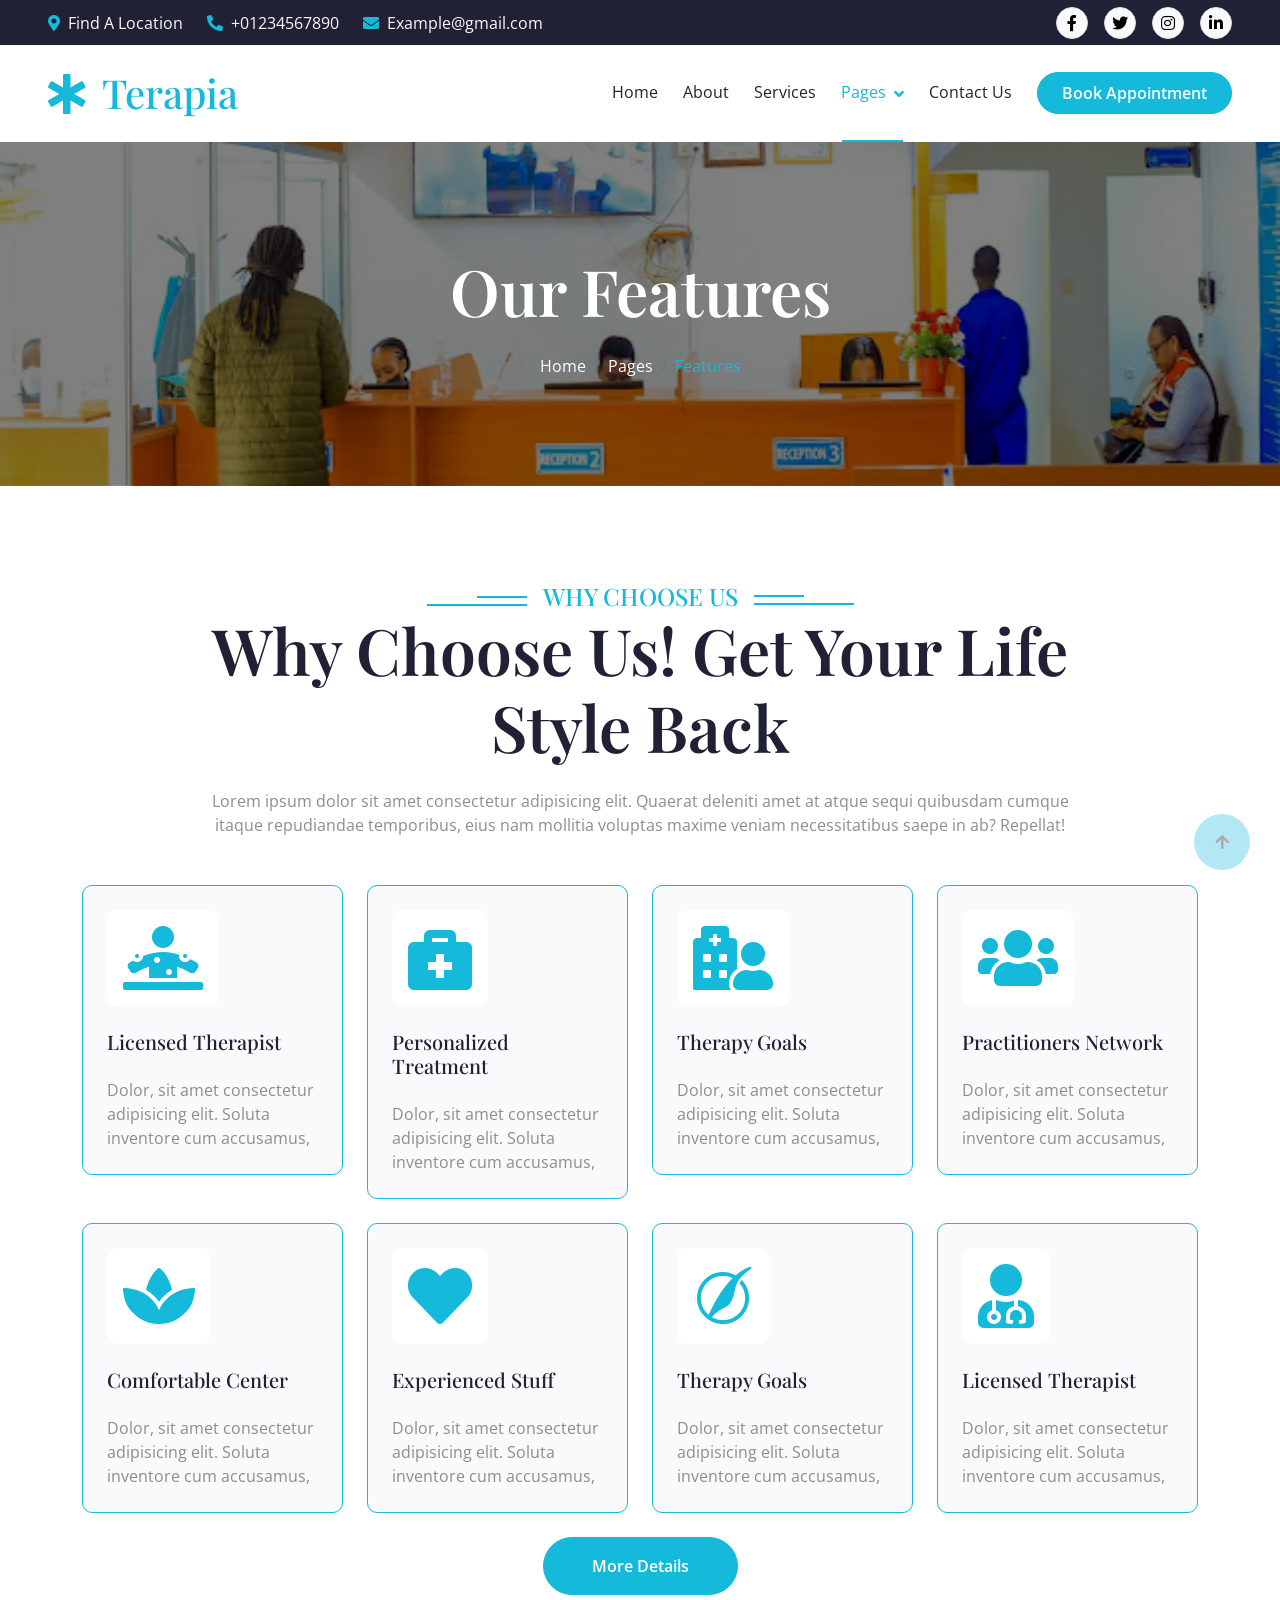
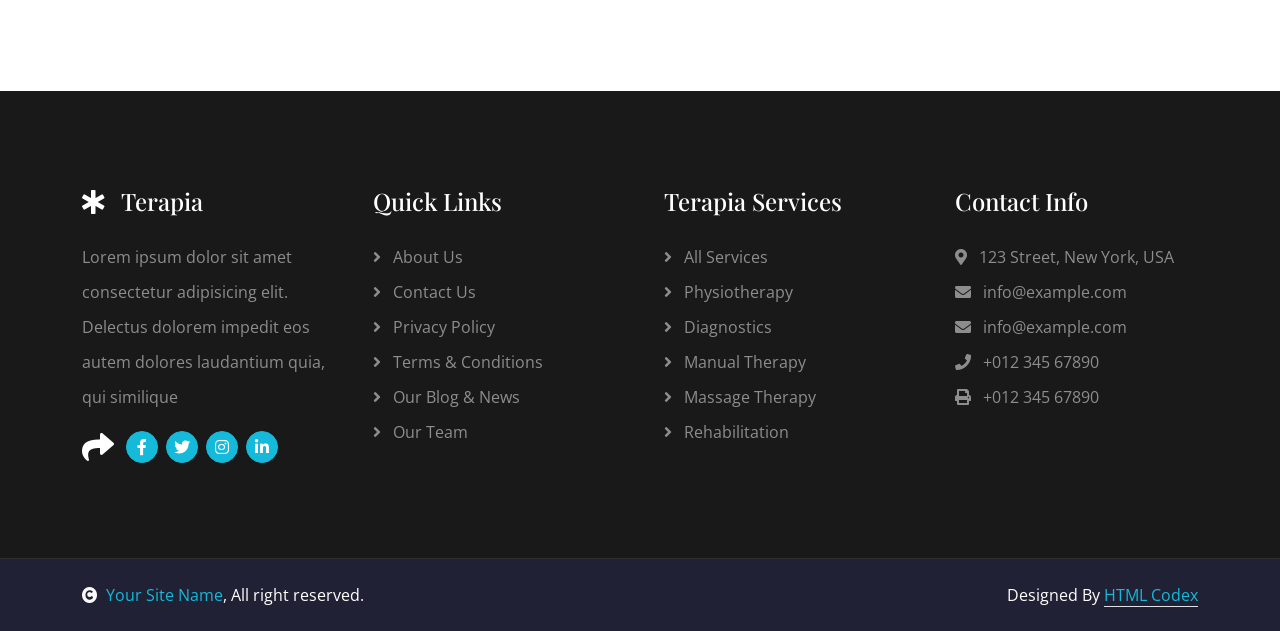
==== feature.html @ 36859c6c "Initial commit" ====
<!DOCTYPE html>
<html lang="en">

    <head>
        <meta charset="utf-8">
        <title>Terapia - Physical Therapy Website Template</title>
        <meta content="width=device-width, initial-scale=1.0" name="viewport">
        <meta content="" name="keywords">
        <meta content="" name="description">

        <!-- Google Web Fonts -->
        <link rel="preconnect" href="https://fonts.googleapis.com">
        <link rel="preconnect" href="https://fonts.gstatic.com" crossorigin>
        <link href="https://fonts.googleapis.com/css2?family=Open+Sans:wght@400;500;600&family=Playfair+Display:wght@400;500;600&display=swap" rel="stylesheet"> 

        <!-- Icon Font Stylesheet -->
        <link rel="stylesheet" href="https://use.fontawesome.com/releases/v5.15.4/css/all.css"/>
        <link href="https://cdn.jsdelivr.net/npm/bootstrap-icons@1.4.1/font/bootstrap-icons.css" rel="stylesheet">

        <!-- Libraries Stylesheet -->
        <link href="lib/animate/animate.min.css" rel="stylesheet">
        <link href="lib/owlcarousel/assets/owl.carousel.min.css" rel="stylesheet">


        <!-- Customized Bootstrap Stylesheet -->
        <link href="css/bootstrap.min.css" rel="stylesheet">

        <!-- Template Stylesheet -->
        <link href="css/style.css" rel="stylesheet">
    </head>

    <body>

        <!-- Spinner Start -->
        <div id="spinner" class="show bg-white position-fixed translate-middle w-100 vh-100 top-50 start-50 d-flex align-items-center justify-content-center">
            <div class="spinner-border text-primary" style="width: 3rem; height: 3rem;" role="status">
                <span class="sr-only">Loading...</span>
            </div>
        </div>
        <!-- Spinner End -->


        <!-- Topbar Start -->
        <div class="container-fluid bg-dark px-5 d-none d-lg-block">
            <div class="row gx-0 align-items-center" style="height: 45px;">
                <div class="col-lg-8 text-center text-lg-start mb-lg-0">
                    <div class="d-flex flex-wrap">
                        <a href="#" class="text-light me-4"><i class="fas fa-map-marker-alt text-primary me-2"></i>Find A Location</a>
                        <a href="#" class="text-light me-4"><i class="fas fa-phone-alt text-primary me-2"></i>+01234567890</a>
                        <a href="#" class="text-light me-0"><i class="fas fa-envelope text-primary me-2"></i>Example@gmail.com</a>
                    </div>
                </div>
                <div class="col-lg-4 text-center text-lg-end">
                    <div class="d-flex align-items-center justify-content-end">
                        <a href="#" class="btn btn-light btn-square border rounded-circle nav-fill me-3"><i class="fab fa-facebook-f"></i></a>
                        <a href="#" class="btn btn-light btn-square border rounded-circle nav-fill me-3"><i class="fab fa-twitter"></i></a>
                        <a href="#" class="btn btn-light btn-square border rounded-circle nav-fill me-3"><i class="fab fa-instagram"></i></a>
                        <a href="#" class="btn btn-light btn-square border rounded-circle nav-fill me-0"><i class="fab fa-linkedin-in"></i></a>
                    </div>
                </div>
            </div>
        </div>
        <!-- Topbar End -->


        <!-- Navbar & Hero Start -->
        <div class="container-fluid position-relative p-0">
            <nav class="navbar navbar-expand-lg navbar-light bg-white px-4 px-lg-5 py-3 py-lg-0">
                <a href="index.html" class="navbar-brand p-0">
                    <h1 class="text-primary m-0"><i class="fas fa-star-of-life me-3"></i>Terapia</h1>
                    <!-- <img src="img/logo.png" alt="Logo"> -->
                </a>
                <button class="navbar-toggler" type="button" data-bs-toggle="collapse" data-bs-target="#navbarCollapse">
                    <span class="fa fa-bars"></span>
                </button>
                <div class="collapse navbar-collapse" id="navbarCollapse">
                    <div class="navbar-nav ms-auto py-0">
                        <a href="index.html" class="nav-item nav-link">Home</a>
                        <a href="about.html" class="nav-item nav-link">About</a>
                        <a href="service.html" class="nav-item nav-link">Services</a>
                        <div class="nav-item dropdown">
                            <a href="#" class="nav-link dropdown-toggle active" data-bs-toggle="dropdown">Pages</a>
                            <div class="dropdown-menu m-0">
                                <a href="appointment.html" class="dropdown-item">Appointment</a>
                                <a href="feature.html" class="dropdown-item active">Features</a>
                                <a href="blog.html" class="dropdown-item">Our Blog</a>
                                <a href="team.html" class="dropdown-item">Our Team</a>
                                <a href="testimonial.html" class="dropdown-item">Testimonial</a>
                                <a href="404.html" class="dropdown-item">404 Page</a>
                            </div>
                        </div>
                        <a href="contact.html" class="nav-item nav-link">Contact Us</a>
                    </div>
                    <a href="#" class="btn btn-primary rounded-pill text-white py-2 px-4 flex-wrap flex-sm-shrink-0">Book Appointment</a>
                </div>
            </nav>
        </div>
        <!-- Navbar End -->


        <!-- Header Start -->
        <div class="container-fluid bg-breadcrumb">
            <div class="container text-center py-5" style="max-width: 900px;">
                <h3 class="text-white display-3 mb-4 wow fadeInDown" data-wow-delay="0.1s">Our Features</h1>
                <ol class="breadcrumb justify-content-center mb-0 wow fadeInDown" data-wow-delay="0.3s">
                    <li class="breadcrumb-item"><a href="index.html">Home</a></li>
                    <li class="breadcrumb-item"><a href="#">Pages</a></li>
                    <li class="breadcrumb-item active text-primary">Features</li>
                </ol>    
            </div>
        </div>
        <!-- Header End -->


        <!-- Feature Start -->
        <div class="container-fluid feature py-5">
            <div class="container py-5">
                <div class="section-title mb-5 wow fadeInUp" data-wow-delay="0.1s">
                    <div class="sub-style">
                        <h4 class="sub-title px-3 mb-0">Why Choose Us</h4>
                    </div>
                    <h1 class="display-3 mb-4">Why Choose Us! Get Your Life Style Back</h1>
                    <p class="mb-0">Lorem ipsum dolor sit amet consectetur adipisicing elit. Quaerat deleniti amet at atque sequi quibusdam cumque itaque repudiandae temporibus, eius nam mollitia voluptas maxime veniam necessitatibus saepe in ab? Repellat!</p>
                </div>
                <div class="row g-4 justify-content-center">
                    <div class="col-md-6 col-lg-4 col-xl-3 wow fadeInUp" data-wow-delay="0.1s">
                        <div class="row-cols-1 feature-item p-4">
                            <div class="col-12">
                                <div class="feature-icon mb-4">
                                    <div class="p-3 d-inline-flex bg-white rounded">
                                        <i class="fas fa-diagnoses fa-4x text-primary"></i>
                                    </div>
                                </div>
                                <div class="feature-content d-flex flex-column">
                                    <h5 class="mb-4">Licensed Therapist</h5>
                                    <p class="mb-0">Dolor, sit amet consectetur adipisicing elit. Soluta inventore cum accusamus,</p>
                                </div>
                            </div>
                        </div>
                    </div>
                    <div class="col-md-6 col-lg-4 col-xl-3 wow fadeInUp" data-wow-delay="0.3s">
                        <div class="row-cols-1 feature-item p-4">
                            <div class="col-12">
                                <div class="feature-icon mb-4">
                                    <div class="p-3 d-inline-flex bg-white rounded">
                                        <i class="fas fa-briefcase-medical fa-4x text-primary"></i>
                                    </div>
                                </div>
                                <div class="feature-content d-flex flex-column">
                                    <h5 class="mb-4">Personalized Treatment</h5>
                                    <p class="mb-0">Dolor, sit amet consectetur adipisicing elit. Soluta inventore cum accusamus,</p>
                                </div>
                            </div>
                        </div>
                    </div>
                    <div class="col-md-6 col-lg-4 col-xl-3 wow fadeInUp" data-wow-delay="0.5s">
                        <div class="row-cols-1 feature-item p-4">
                            <div class="col-12">
                                <div class="feature-icon mb-4">
                                    <div class="p-3 d-inline-flex bg-white rounded">
                                        <i class="fas fa-hospital-user fa-4x text-primary"></i>
                                    </div>
                                </div>
                                <div class="feature-content d-flex flex-column">
                                    <h5 class="mb-4">Therapy Goals</h5>
                                    <p class="mb-0">Dolor, sit amet consectetur adipisicing elit. Soluta inventore cum accusamus,</p>
                                </div>
                            </div>
                        </div>
                    </div>
                    <div class="col-md-6 col-lg-4 col-xl-3 wow fadeInUp" data-wow-delay="0.7s">
                        <div class="row-cols-1 feature-item p-4">
                            <div class="col-12">
                                <div class="feature-icon mb-4">
                                    <div class="p-3 d-inline-flex bg-white rounded">
                                        <i class="fas fa-users fa-4x text-primary"></i>
                                    </div>
                                </div>
                                <div class="feature-content d-flex flex-column">
                                    <h5 class="mb-4">Practitioners Network</h5>
                                    <p class="mb-0">Dolor, sit amet consectetur adipisicing elit. Soluta inventore cum accusamus,</p>
                                </div>
                            </div>
                        </div>
                    </div>
                    <div class="col-md-6 col-lg-4 col-xl-3 wow fadeInUp" data-wow-delay="0.1s">
                        <div class="row-cols-1 feature-item p-4">
                            <div class="col-12">
                                <div class="feature-icon mb-4">
                                    <div class="p-3 d-inline-flex bg-white rounded">
                                        <i class="fas fa-spa fa-4x text-primary"></i>
                                    </div>
                                </div>
                                <div class="feature-content d-flex flex-column">
                                    <h5 class="mb-4">Comfortable Center</h5>
                                    <p class="mb-0">Dolor, sit amet consectetur adipisicing elit. Soluta inventore cum accusamus,</p>
                                </div>
                            </div>
                        </div>
                    </div>
                    <div class="col-md-6 col-lg-4 col-xl-3 wow fadeInUp" data-wow-delay="0.3s">
                        <div class="row-cols-1 feature-item p-4">
                            <div class="col-12">
                                <div class="feature-icon mb-4">
                                    <div class="p-3 d-inline-flex bg-white rounded">
                                        <i class="fas fa-heart fa-4x text-primary"></i>
                                    </div>
                                </div>
                                <div class="feature-content d-flex flex-column">
                                    <h5 class="mb-4">Experienced Stuff</h5>
                                    <p class="mb-0">Dolor, sit amet consectetur adipisicing elit. Soluta inventore cum accusamus,</p>
                                </div>
                            </div>
                        </div>
                    </div>
                    <div class="col-md-6 col-lg-4 col-xl-3 wow fadeInUp" data-wow-delay="0.5s">
                        <div class="row-cols-1 feature-item p-4">
                            <div class="col-12">
                                <div class="feature-icon mb-4">
                                    <div class="p-3 d-inline-flex bg-white rounded">
                                        <i class="fab fa-pied-piper fa-4x text-primary"></i>
                                    </div>
                                </div>
                                <div class="feature-content d-flex flex-column">
                                    <h5 class="mb-4">Therapy Goals</h5>
                                    <p class="mb-0">Dolor, sit amet consectetur adipisicing elit. Soluta inventore cum accusamus,</p>
                                </div>
                            </div>
                        </div>
                    </div>
                    <div class="col-md-6 col-lg-4 col-xl-3 wow fadeInUp" data-wow-delay="0.7s">
                        <div class="row-cols-1 feature-item p-4">
                            <div class="col-12">
                                <div class="feature-icon mb-4">
                                    <div class="p-3 d-inline-flex bg-white rounded">
                                        <i class="fas fa-user-md fa-4x text-primary"></i>
                                    </div>
                                </div>
                                <div class="feature-content d-flex flex-column">
                                    <h5 class="mb-4">Licensed Therapist</h5>
                                    <p class="mb-0">Dolor, sit amet consectetur adipisicing elit. Soluta inventore cum accusamus,</p>
                                </div>
                            </div>
                        </div>
                    </div>
                    <div class="col-12 text-center wow fadeInUp" data-wow-delay="0.2s">
                        <a href="#" class="btn btn-primary rounded-pill text-white py-3 px-5">More Details</a>
                    </div>
                </div>
            </div>
        </div>
        <!-- Feature End -->


        <!-- Footer Start -->
        <div class="container-fluid footer py-5 wow fadeIn" data-wow-delay="0.2s">
            <div class="container py-5">
                <div class="row g-5">
                    <div class="col-md-6 col-lg-6 col-xl-3">
                        <div class="footer-item d-flex flex-column">
                            <h4 class="text-white mb-4"><i class="fas fa-star-of-life me-3"></i>Terapia</h4>
                            <p>Lorem ipsum dolor sit amet consectetur adipisicing elit. Delectus dolorem impedit eos autem dolores laudantium quia, qui similique
                            </p>
                            <div class="d-flex align-items-center">
                                <i class="fas fa-share fa-2x text-white me-2"></i>
                                <a class="btn-square btn btn-primary text-white rounded-circle mx-1" href=""><i class="fab fa-facebook-f"></i></a>
                                <a class="btn-square btn btn-primary text-white rounded-circle mx-1" href=""><i class="fab fa-twitter"></i></a>
                                <a class="btn-square btn btn-primary text-white rounded-circle mx-1" href=""><i class="fab fa-instagram"></i></a>
                                <a class="btn-square btn btn-primary text-white rounded-circle mx-1" href=""><i class="fab fa-linkedin-in"></i></a>
                            </div>
                        </div>
                    </div>
                    <div class="col-md-6 col-lg-6 col-xl-3">
                        <div class="footer-item d-flex flex-column">
                            <h4 class="mb-4 text-white">Quick Links</h4>
                            <a href=""><i class="fas fa-angle-right me-2"></i> About Us</a>
                            <a href=""><i class="fas fa-angle-right me-2"></i> Contact Us</a>
                            <a href=""><i class="fas fa-angle-right me-2"></i> Privacy Policy</a>
                            <a href=""><i class="fas fa-angle-right me-2"></i> Terms & Conditions</a>
                            <a href=""><i class="fas fa-angle-right me-2"></i> Our Blog & News</a>
                            <a href=""><i class="fas fa-angle-right me-2"></i> Our Team</a>
                        </div>
                    </div>
                    <div class="col-md-6 col-lg-6 col-xl-3">
                        <div class="footer-item d-flex flex-column">
                            <h4 class="mb-4 text-white">Terapia Services</h4>
                            <a href=""><i class="fas fa-angle-right me-2"></i> All Services</a>
                            <a href=""><i class="fas fa-angle-right me-2"></i> Physiotherapy</a>
                            <a href=""><i class="fas fa-angle-right me-2"></i> Diagnostics</a>
                            <a href=""><i class="fas fa-angle-right me-2"></i> Manual Therapy</a>
                            <a href=""><i class="fas fa-angle-right me-2"></i> Massage Therapy</a>
                            <a href=""><i class="fas fa-angle-right me-2"></i> Rehabilitation</a>
                        </div>
                    </div>
                    <div class="col-md-6 col-lg-6 col-xl-3">
                        <div class="footer-item d-flex flex-column">
                            <h4 class="mb-4 text-white">Contact Info</h4>
                            <a href=""><i class="fa fa-map-marker-alt me-2"></i> 123 Street, New York, USA</a>
                            <a href=""><i class="fas fa-envelope me-2"></i> info@example.com</a>
                            <a href=""><i class="fas fa-envelope me-2"></i> info@example.com</a>
                            <a href=""><i class="fas fa-phone me-2"></i> +012 345 67890</a>
                            <a href="" class="mb-3"><i class="fas fa-print me-2"></i> +012 345 67890</a>
                        </div>
                    </div>
                </div>
            </div>
        </div>
        <!-- Footer End -->
        
        <!-- Copyright Start -->
        <div class="container-fluid copyright py-4">
            <div class="container">
                <div class="row g-4 align-items-center">
                    <div class="col-md-6 text-center text-md-start mb-md-0">
                        <span class="text-white"><a href="#"><i class="fas fa-copyright text-light me-2"></i>Your Site Name</a>, All right reserved.</span>
                    </div>
                    <div class="col-md-6 text-center text-md-end text-white">
                        <!--/*** This template is free as long as you keep the below author’s credit link/attribution link/backlink. ***/-->
                        <!--/*** If you'd like to use the template without the below author’s credit link/attribution link/backlink, ***/-->
                        <!--/*** you can purchase the Credit Removal License from "https://htmlcodex.com/credit-removal". ***/-->
                        Designed By <a class="border-bottom" href="https://htmlcodex.com">HTML Codex</a>
                    </div>
                </div>
            </div>
        </div>
        <!-- Copyright End -->

        <!-- Back to Top -->
        <a href="#" class="btn btn-primary btn-lg-square back-to-top"><i class="fa fa-arrow-up"></i></a>   

        
        <!-- JavaScript Libraries -->
        <script src="https://ajax.googleapis.com/ajax/libs/jquery/3.6.4/jquery.min.js"></script>
        <script src="https://cdn.jsdelivr.net/npm/bootstrap@5.0.0/dist/js/bootstrap.bundle.min.js"></script>
        <script src="lib/wow/wow.min.js"></script>
        <script src="lib/easing/easing.min.js"></script>
        <script src="lib/waypoints/waypoints.min.js"></script>
        <script src="lib/owlcarousel/owl.carousel.min.js"></script>
        

        <!-- Template Javascript -->
        <script src="js/main.js"></script>
        
    </body>

</html>
---- css/style.css ----
/*** Spinner Start ***/
/*** Spinner ***/
#spinner {
    opacity: 0;
    visibility: hidden;
    transition: opacity .5s ease-out, visibility 0s linear .5s;
    z-index: 99999;
}

#spinner.show {
    transition: opacity .5s ease-out, visibility 0s linear 0s;
    visibility: visible;
    opacity: 1;
}
/*** Spinner End ***/

.back-to-top {
    position: fixed;
    right: 30px;
    bottom: 30px;
    display: flex;
    width: 45px;
    height: 45px;
    align-items: center;
    justify-content: center;
    transition: 0.5s;
    z-index: 99;
}

/*** Button Start ***/
.btn {
    font-weight: 600;
    transition: .5s;
}

.btn-square {
    width: 32px;
    height: 32px;
}

.btn-sm-square {
    width: 34px;
    height: 34px;
}

.btn-md-square {
    width: 44px;
    height: 44px;
}

.btn-lg-square {
    width: 56px;
    height: 56px;
}

.btn-square,
.btn-sm-square,
.btn-md-square,
.btn-lg-square {
    padding: 0;
    display: flex;
    align-items: center;
    justify-content: center;
    font-weight: normal;
    border-radius: 50%;
}

.btn.btn-primary {
    box-shadow: inset 0 0 0 0 var(--bs-primary);
}

.btn.btn-primary:hover {
    box-shadow: inset 300px 0 0 0 var(--bs-light) !important;
    color: var(--bs-primary) !important;
}

.btn.btn-light {
    box-shadow: inset 0 0 0 0 var(--bs-primary);
}

.btn.btn-light:hover {
    box-shadow: inset 300px 0 0 0 var(--bs-primary);
    color: var(--bs-light) !important;
}

.btn-hover {
    transition: 0.5s;
}

.btn-hover:hover {
    color: var(--bs-secondary) !important;
}

/*** Section Title Start ***/
.section-title {
    max-width: 900px;
    text-align: center;
    margin: 0 auto;
}

.section-title .sub-style {
    position: relative;
    display: inline-block;
    text-transform: uppercase;
    color: var(--bs-primary);
}

.section-title .sub-style::before {
    content: "";
    width: 100px;
    position: absolute;
    top: 50%;
    left: 0;
    transform: translateY(-50%);
    margin-top: 8px;
    margin-left: -100px;
    border: 1px solid var(--bs-primary) !important;
}

.section-title .sub-style::after {
    content: "";
    width: 50px;
    position: absolute;
    top: 50%;
    left: 0;
    transform: translateY(-50%);
    margin-bottom: 5px;
    margin-left: -50px;
    border: 1px solid var(--bs-primary) !important;
}

.sub-title {
    position: relative;
    display: inline-block;
    text-transform: uppercase;
    color: var(--bs-primary);
}

.sub-title::before {
    content: "";
    width: 100px;
    position: absolute;
    top: 50%;
    right: 0;
    transform: translateY(-50%);
    margin-top: 8px;
    margin-right: -100px;
    border: 1px solid var(--bs-primary) !important;
}

.sub-title::after {
    content: "";
    width: 50px;
    position: absolute;
    top: 50%;
    right: 0;
    transform: translateY(-50%);
    margin-bottom: 8px;
    margin-right: -50px;
    border: 1px solid var(--bs-primary) !important;
}


/*** Topbar Start ***/
.fixed-top .container {
    transition: 0.5s;
}

.topbar {
    padding: 2px 10px 2px 20px;
    background: var(--bs-primary) !important;
}

.topbar a,
.topbar a i {
    transition: 0.5s;
}

.topbar a:hover,
.topbar a i:hover {
    color: var(--bs-secondary) !important;
}


@media (max-width: 576px) {
    .topbar {
        display: none;    
    }
}
/*** Topbar End ***/


/*** Navbar ***/
.navbar-light .navbar-nav .nav-link {
    font-family: 'Open Sans', sans-serif;
    position: relative;
    margin-right: 25px;
    padding: 35px 0;
    color: var(--bs-dark) !important;
    font-size: 16px;
    font-weight: 400;
    outline: none;
    transition: .5s;
}

.sticky-top.navbar-light .navbar-nav .nav-link {
    padding: 20px 0;
    color: var(--dark) !important;
}

.navbar-light .navbar-nav .nav-link:hover,
.navbar-light .navbar-nav .nav-link.active {
    color: var(--bs-primary) !important;
}

.navbar-light .navbar-brand img {
    max-height: 50px;
    transition: .5s;
}

.sticky-top.navbar-light .navbar-brand img {
    max-height: 45px;
}

.navbar .dropdown-toggle::after {
    border: none;
    content: "\f107";
    font-family: "Font Awesome 5 Free";
    font-weight: 600;
    vertical-align: middle;
    margin-left: 8px;
}

@media (min-width: 1200px) {
    .navbar .nav-item .dropdown-menu {
        display: block;
        visibility: hidden;
        top: 100%;
        transform: rotateX(-75deg);
        transform-origin: 0% 0%;
        border: 0;
        border-radius: 10px;
        transition: .5s;
        opacity: 0;
    }
}

.dropdown .dropdown-menu a:hover {
    background: var(--bs-primary);
    color: var(--bs-white);
}

.navbar .nav-item:hover .dropdown-menu {
    transform: rotateX(0deg);
    visibility: visible;
    background: var(--bs-light) !important;
    transition: .5s;
    opacity: 1;
}

@media (max-width: 991.98px) {
    .sticky-top.navbar-light {
        position: relative;
        background: var(--bs-white);
    }

    .navbar.navbar-expand-lg .navbar-toggler {
        padding: 10px 20px;
        border: 1px solid var(--bs-primary);
        color: var(--bs-primary);
    }

    .navbar-light .navbar-collapse {
        margin-top: 15px;
        border-top: 1px solid #DDDDDD;
    }

    .navbar-light .navbar-nav .nav-link,
    .sticky-top.navbar-light .navbar-nav .nav-link {
        padding: 10px 0;
        margin-left: 0;
        color: var(--bs-dark) !important;
    }

    .navbar-light .navbar-brand img {
        max-height: 45px;
    }
}

@media (min-width: 992px) {
    .navbar-light {
        position: absolute;
        width: 100%;
        top: 0;
        left: 0;
        border-bottom: 1px solid rgba(255, 255, 255, .1);
        z-index: 999;
    }
    
    .sticky-top.navbar-light {
        position: fixed;
        background: var(--bs-light) !important;
    }

    .navbar-light .navbar-nav .nav-link::before {
        position: absolute;
        content: "";
        width: 0;
        height: 2px;
        bottom: -1px;
        left: 50%;
        background: var(--bs-primary);
        transition: .5s;
    }

    .navbar-light .navbar-nav .nav-link:hover::before,
    .navbar-light .navbar-nav .nav-link.active::before {
        width: calc(100% - 2px);
        left: 1px;
    }

    .navbar-light .navbar-nav .nav-link.nav-contact::before {
        display: none;
    }
}
/*** Carousel Hero Header Start ***/
.header-carousel {
    position: relative; 
}

.header-carousel .owl-nav .owl-prev {
    position: absolute;
    width: 70px;
    height: 70px;
    top: 50%;
    left: 20px;
    transform: translateY(-50%);
    border-radius: 50%;
    background: var(--bs-primary);
    color: var(--bs-white);
    font-size: 30px;
    display: flex;
    align-items: center;
    justify-content: center;
    transition: 0.5s;
}

.header-carousel .owl-nav .owl-next {
    position: absolute;
    width: 70px;
    height: 70px;
    top: 50%;
    right: 20px;
    transform: translateY(-50%);
    border-radius: 50%;
    background: var(--bs-primary);
    color: var(--bs-white);
    font-size: 30px;
    display: flex;
    align-items: center;
    justify-content: center;
    transition: 0.5s;
}

.header-carousel .owl-nav .owl-prev,
.header-carousel .owl-nav .owl-next {
    transition: 0.5s;
}

.header-carousel .owl-nav .owl-prev:hover,
.header-carousel .owl-nav .owl-next:hover {
    box-shadow: inset 150px 0 0 0 var(--bs-light) !important;
    color: var(--bs-primary) !important;
}

@media (max-width: 576px) {
    .header-carousel .owl-nav .owl-prev,
    .header-carousel .owl-nav .owl-next {
        top: 630px;
        transition: 0.5s;
    }

    .header-carousel .header-carousel-item .carousel-caption .carousel-caption-content {
        width: 95% !important;
    }
 
}

.header-carousel .header-carousel-item,
.header-carousel .header-carousel-item img {
    position: relative;
    width: 100%;
    height: 700px;
    margin-top: 95px;
    display: block;
    object-fit: cover;
    transition: 0.5s;

}

@media (max-width: 992px) {
    .header-carousel .header-carousel-item,
    .header-carousel .header-carousel-item img {
        margin-top: 0;
        transition: 0.5s;
    }

}

@media (min-width: 992px) {
    .header-carousel .owl-nav .owl-prev,
    .header-carousel .owl-nav .owl-next {
        margin-top: 50px;
    }
}

.header-carousel .header-carousel-item .carousel-caption {
    width: 100%;
    height: 100%;
    position: absolute;
    top: 0;
    left: 0;
    padding: 100px 0;
    display: flex;
    align-items: center;
    justify-content: center;
    background: rgba(0, 0, 0, .0);
}

.header-carousel .header-carousel-item .carousel-caption .carousel-caption-content {
    position: relative;
    width: 75%;
    
}
/*** Carousel Hero Header End ***/


/*** Single Page Hero Header Start ***/
.bg-breadcrumb {
    background: linear-gradient(rgba(0, 0, 0, 0.5), rgba(0, 0, 0, 0.5)), url(../img/background.jpg);
    background-position: center center;
    background-repeat: no-repeat;
    background-size: cover;
    padding: 160px 0 60px 0;
}

.bg-breadcrumb .breadcrumb-item a {
    color: var(--bs-white) !important;
}
/*** Single Page Hero Header End ***/


/*** Service Start ***/
.service .service-item {
    box-shadow: 0 0 45px rgba(0, 0, 0, .2) ;
}

.service .service-item .service-img {
    position: relative;
    overflow: hidden;
    z-index: 1;
}

.service .service-item .service-img img {
    transition: 0.5s;
}

.service .service-item .service-img::before {
    width: 100%;
    height: 0;
    position: absolute;
    content: "";
    top: 0;
    left: 0;
    border-top-right-radius: 10px;
    border-top-left-radius: 10px;
    transition: 0.5s;
    z-index: 5;
    
}

.service .service-item:hover .service-img::before {
    height: 100%;
    background: rgba(21, 185, 217, .3);
}

.service .service-item .service-img:hover img {
    transform: scale(1.3);
}

.service .service-item .service-content {
    position: relative;
    z-index: 2;

}

.service .service-item .service-content::before {
    width: 100%;
    height: 8px;
    position: absolute;
    content: "";
    bottom: 0;
    left: 0;
    border-bottom-left-radius: 10px;
    border-bottom-right-radius: 10px;
    background: rgba(21, 185, 217, .5);
    transition: 0.5s;
    z-index: 3;
}

.service .service-item:hover .service-content::before {
    background: rgba(21, 185, 217, .5);
    height: 100%;
}

.service .service-item .service-content .service-content-inner {
    transition: 0.5s;
}


.service .service-item:hover .service-content .service-content-inner {
    position: relative;
    color: var(--bs-white) !important;
    z-index: 9;
}
.service .service-item:hover .service-content .service-content-inner h5 {
    color: var(--bs-secondary);
}

/*** Service End ***/

/*** About Start ***/
.about .about-img {
    position: relative;
    overflow: hidden;
    height: 100%;
    border-radius: 10px;
}

.about .about-img .about-img-inner {
    position: absolute;
    left: 0; 
    bottom: 0; 
    border: 10px solid; 
    border-color: var(--bs-white) var(--bs-white) var(--bs-white) var(--bs-white);
    border-radius: 50%;

}

.about .about-img .about-experience {
    position: absolute;
    top: 125px; 
    left: -125px; 
    transform: rotate(-90deg);
    background: transparent;
    color: var(--bs-primary);
    font-size: 20px;
    font-weight: 600;
    letter-spacing: 4px;
}

/*** About End ***/

/*** Feature Start ***/
.feature .feature-item {
    position: relative;
    display: flex;
    border: 1px solid var(--bs-primary);
    border-radius: 10px;
    background: var(--bs-light);
    transition: 0.5s;

}

.feature .feature-item::before {
    width: 0;
    height: 100%;
    content: "";
    position: absolute;
    top: 0;
    left: 0;
    border-radius: 10px;
    transition: 0.5s;
}

.feature .feature-item:hover::before {
    width: 100%;
    background: var(--bs-primary);
}

.feature .feature-item .feature-icon {
    display: inline-flex;
    border-radius: 10px;
    transition: 0.5s;
}

.feature .feature-item:hover .feature-icon {
    position: relative;
    z-index: 2;
}

.feature .feature-item:hover .feature-content {
    position: relative;
    color: var(--bs-white);
    z-index: 2;
}

.feature .feature-item:hover .feature-content h5 {
    color: var(--bs-dark);
}
/*** Feature End ***/


/*** Appointment Start ***/
.appointment {
    background: linear-gradient(rgba(255, 255, 255, 0.9), rgba(255, 255, 255, 0.9));
    background-position: center center;
    background-repeat: no-repeat;
    background-size: cover;
    background-attachment: fixed;
}

.appointment .appointment-form {
    background: rgba(239, 162, 134, 0.3);
}

.appointment .appointment-form .btn.btn-primary {
    box-shadow: inset 0 0 0 0 var(--bs-primary);
}

.appointment .appointment-form .btn.btn-primary:hover {
    box-shadow: inset 600px 0 0 0 var(--bs-light) !important;
    color: var(--bs-primary) !important;
}
/*** Youtube Video start ***/
.video {
    position: relative;
}

.video .btn-play {
    position: absolute;
    z-index: 3;
    top: 50%;
    left: 50%;
    transform: translate(-50%, -50%);
    box-sizing: content-box;
    display: block;
    width: 33px;
    height: 44px;
    border-radius: 50%;
    transition: 0.5s;
    

}

.video .btn-play:before {
    content: "";
    position: absolute;
    z-index: 0;
    left: 50%;
    top: 50%;
    transform: translate(-50%, -50%);
    display: block;
    width: 115px;
    height: 115px;
    background: var(--bs-primary);
    border-radius: 50%;
    animation: pulse-border 1500ms ease-out infinite;
    transition: 0.5s;
}

.video .btn-play:after {
    content: "";
    position: absolute;
    z-index: 1;
    left: 50%;
    top: 50%;
    transform: translate(-50%, -50%);
    display: block;
    width: 100px;
    height: 100px;
    background: var(--bs-secondary);
    border-radius: 50%;
    transition: all 300ms;
}

.video .btn-play span {
    display: block;
    position: relative;
    z-index: 3;
    width: 0;
    height: 0;
    border-left: 33px solid var(--bs-white);
    border-top: 22px solid transparent;
    border-bottom: 22px solid transparent;
    margin-left: 5px;
}

@keyframes pulse-border {
    0% {
        transform: translateX(-50%) translateY(-50%) translateZ(0) scale(1);
        opacity: 1;
    }

    100% {
        transform: translateX(-50%) translateY(-50%) translateZ(0) scale(1.5);
        opacity: 0;
    }
}

#videoModal {
    z-index: 99999;
}

#videoModal .modal-dialog {
    position: relative;
    max-width: 800px;
    margin: 60px auto 0 auto;
}

#videoModal .modal-body {
    position: relative;
    padding: 0px;
}

#videoModal .close {
    position: absolute;
    width: 30px;
    height: 30px;
    right: 0px;
    top: -30px;
    z-index: 999;
    font-size: 30px;
    font-weight: normal;
    color: #ffffff;
    background: #000000;
    opacity: 1;
}
/*** Youtube Video End ***/
/*** Appointment End ***/


/*** Team Start ***/
.team .team-item .team-img {
    position: relative;
    overflow: hidden;
}

.team .team-item .team-img::before {
    position: absolute;
    content: "";
    width: 100%;
    height: 100%;
    top: 0;
    left: 0;
    border-top-right-radius: 10px;
    border-top-left-radius: 10px;
    transition: 0.5s;
}

.team .team-item .team-img .team-icon {
    position: absolute;
    bottom: -125px;
    left: 50%;
    transform: translateX(-50%);
    transition: 0.5s;
}

.team .team-item .team-img:hover .team-icon {
    margin-bottom: 145px;
}

.team .team-item:hover .team-img::before {
    background: rgba(21, 185, 217, .3);
}

.team .team-item .team-content {
    color: var(--bs-primary);
    transition: 0.5s;
}

.team .team-item .team-content h5 {
    color: var(--bs-secondary);
    transition: 0.5s;
}

.team .team-item:hover .team-content h5 {
    color: var(--bs-dark);
}

.team .team-item:hover .team-content {
    background: var(--bs-primary);
    color: var(--bs-white);
}
/*** Team End ***/


/*** testimonial Start ***/
.testimonial {
    background: linear-gradient(rgba(21, 185, 217, 0.9), rgba(21, 185, 217, 0.9)), url(../img/carousel-1.jpg);
    background-position: center center;
    background-repeat: no-repeat;
    background-size: cover;
    background-attachment: fixed;
}

.testimonial .testimonial-item .testimonial-inner {
    display: flex;
    flex-direction: column;
    align-items: center;
    text-align: center;
    border-radius: 10px;
    background: transparent;
}

.testimonial .testimonial-item .testimonial-inner .testimonial-inner-img {
    width: 100px;
    height: 100px;
    border-radius: 50%;
    border: 5px solid var(--bs-white);
}

.testimonial .testimonial-carousel.owl-carousel {
    position: relative;
}

.testimonial .testimonial-carousel .owl-nav .owl-prev {
    position: absolute;
    top: 50%;
    left: -20px;
    transform: translateY(-50%);
    width: 60px;
    height: 60px;
    border-radius: 50%;
    display: flex;
    align-items: center;
    justify-content: center;
    font-size: 20px;
    background: var(--bs-light);
    color: var(--bs-primary);
    transition: 0.5s;
}

.testimonial .testimonial-carousel .owl-nav .owl-next {
    position: absolute;
    top: 50%;
    right: -20px;
    transform: translateY(-50%);
    width: 60px;
    height: 60px;
    border-radius: 50%;
    display: flex;
    align-items: center;
    justify-content: center;
    font-size: 20px;
    background: var(--bs-light);
    color: var(--bs-primary);
    transition: 0.5s;
}


.testimonial .testimonial-carousel .owl-nav .owl-prev:hover,
.testimonial .testimonial-carousel .owl-nav .owl-next:hover {
    box-shadow: inset 100px 0 0 0 var(--bs-primary) !important;
    color: var(--bs-white) !important;
}


@media (max-width: 900px) {
    .testimonial .testimonial-carousel .owl-nav .owl-prev {
        margin-top: -190px;
        margin-left: 40px;
    }

    .testimonial .testimonial-carousel .owl-nav .owl-next {
        margin-top: -190px;
        margin-right: 40px;
    }
    
}

.testimonial-carousel .owl-dots {
    display: flex;
    justify-content: center;
    margin-top: 20px;
}

.testimonial-carousel .owl-dots .owl-dot {
    width: 20px;
    height: 20px;
    border-radius: 50%;
    margin-right: 15px;
    border: 1px solid var(--bs-white);
    background: transparent;
    transition: 0.5s;
}

.testimonial-carousel .owl-dots .owl-dot.active {
    width: 20px;
    height: 20px;
    background: var(--bs-secondary) !important;
}

.testimonial-carousel .owl-dots .owl-dot span {
    position: relative;
    margin-top: 50%;
    margin-left: 50%;
    transform: translate(-50%, -50%);
    display: flex;
    align-items: center;
    justify-content: center;
}

.testimonial-carousel .owl-dots .owl-dot span::after {
    content: "";
    position: absolute;
    top: 50%;
    right: 1px;
    transform: translateY(-50%);
    width: 8px;
    height: 8px;
    border-radius: 8px;
    display: flex;
    align-items: center;
    justify-content: center;
    text-align: center;
    background: var(--bs-white);
}

.testimonial .testimonial-carousel .testimonial-item .testimonial-inner p.fs-7 {
    transition: 0.5s;
}

@media (min-width: 900px) {
    .testimonial .testimonial-carousel .testimonial-item .testimonial-inner p.fs-7 {
        font-size: 20px;
    }
}


/* Testimonial Section Title Start */
.testimonial .section-title {
    max-width: 900px;
    text-align: center;
    margin: 0 auto;
}

.testimonial .section-title .sub-style {
    position: relative;
    display: inline-block;
    text-transform: uppercase;
    color: var(--bs-primary);
}

.testimonial .section-title .sub-style::before {
    content: "";
    width: 100px;
    position: absolute;
    top: 50%;
    left: 0;
    transform: translateY(-50%);
    margin-top: 8px;
    margin-left: -100px;
    border: 1px solid var(--bs-white) !important;
}

.testimonial .section-title .sub-style::after {
    content: "";
    width: 50px;
    position: absolute;
    top: 50%;
    left: 0;
    transform: translateY(-50%);
    margin-bottom: 5px;
    margin-left: -50px;
    border: 1px solid var(--bs-white) !important;
}

.testimonial .section-title .sub-title {
    position: relative;
    display: inline-block;
    text-transform: uppercase;
    color: var(--bs-primary);
}

.testimonial .section-title .sub-title::before {
    content: "";
    width: 100px;
    position: absolute;
    top: 50%;
    right: 0;
    transform: translateY(-50%);
    margin-top: 8px;
    margin-right: -100px;
    border: 1px solid var(--bs-white) !important;
}

.testimonial .section-title .sub-title::after {
    content: "";
    width: 50px;
    position: absolute;
    top: 50%;
    right: 0;
    transform: translateY(-50%);
    margin-bottom: 8px;
    margin-right: -50px;
    border: 1px solid var(--bs-white) !important;
}
/*** Testimonial End ***/


/*** Blog Start ***/
.blog .blog-item .blog-img {
    position: relative;
    overflow: hidden;
    border-top-right-radius: 10px;
    border-top-left-radius: 10px;
}

.blog .blog-item .blog-img::after {
    content: "";
    position: absolute;
    top: 0;
    left: 0;
    width: 100%;
    height: 100%;
    border-top-right-radius: 10px;
    border-top-left-radius: 10px;
    transition: 0.5s;
}

.blog .blog-item .blog-img img {
    transition: 0.5s;
}

.blog .blog-item .blog-img:hover img {
    transform: scale(1.3);
}

.blog .blog-item:hover .blog-img::after {
    background: rgba(21, 185, 217, .5);
}

.blog .blog-item .blog-centent {
    background: var(--bs-light);
    border: 1px solid var(--bs-primary);
    border-top: 0;
    border-bottom-left-radius: 10px;
    border-bottom-right-radius: 10px;
}
/*** Blog End ***/


/*** Contact Start ***/
/*.contact {
   
    background-position: center center;
    background-repeat: no-repeat;
    background-size: cover;
    background-attachment: fixed;
}*/


.contact .contact-form .btn.btn-light {
    box-shadow: inset 0 0 0 0 var(--bs-primary);
}

.contact .contact-form .btn.btn-light:hover {
    box-shadow: inset 600px 0 0 0 var(--bs-primary) !important;
    color: var(--bs-white) !important;
}

.contact .contact-form .form-floating input,
.contact .contact-form .form-floating textarea,
.contact .contact-form .form-floating label {
    color: var(--bs-light);
}



/* Testimonial Section Title Start */
.contact .section-title {
    max-width: 900px;
    text-align: center;
    margin: 0 auto;
}

.contact .section-title .sub-style {
    position: relative;
    display: inline-block;
    text-transform: uppercase;
    color: var(--bs-primary);
}

.contact .section-title .sub-style::before {
    content: "";
    width: 100px;
    position: absolute;
    top: 50%;
    left: 0;
    transform: translateY(-50%);
    margin-top: 8px;
    margin-left: -100px;
    border: 1px solid var(--bs-white) !important;
}

.contact .section-title .sub-style::after {
    content: "";
    width: 50px;
    position: absolute;
    top: 50%;
    left: 0;
    transform: translateY(-50%);
    margin-bottom: 5px;
    margin-left: -50px;
    border: 1px solid var(--bs-white) !important;
}

.contact .section-title .sub-title {
    position: relative;
    display: inline-block;
    text-transform: uppercase;
    color: var(--bs-primary);
}

.contact .section-title .sub-title::before {
    content: "";
    width: 100px;
    position: absolute;
    top: 50%;
    right: 0;
    transform: translateY(-50%);
    margin-top: 8px;
    margin-right: -100px;
    border: 1px solid var(--bs-white) !important;
}

.contact .section-title .sub-title::after {
    content: "";
    width: 50px;
    position: absolute;
    top: 50%;
    right: 0;
    transform: translateY(-50%);
    margin-bottom: 8px;
    margin-right: -50px;
    border: 1px solid var(--bs-white) !important;
}
/*** Contact End ***/


/*** Footer Start ***/
.footer {
    background: linear-gradient(rgba(0, 0, 0, 0.9), rgba(0, 0, 0, 0.9));
    background-position: center center;
    background-repeat: no-repeat;
    background-size: cover;
}
.footer .footer-item a {
    line-height: 35px;
    color: var(--bs-body);
    transition: 0.5s;
}

.footer .footer-item p {
    line-height: 35px;
}

.footer .footer-item a:hover {
    letter-spacing: 2px;
    color: var(--bs-primary);
}

/*** Footer End ***/

/*** copyright Start ***/
.copyright {
    background: var(--bs-dark) !important;
}
/*** copyright end ***/
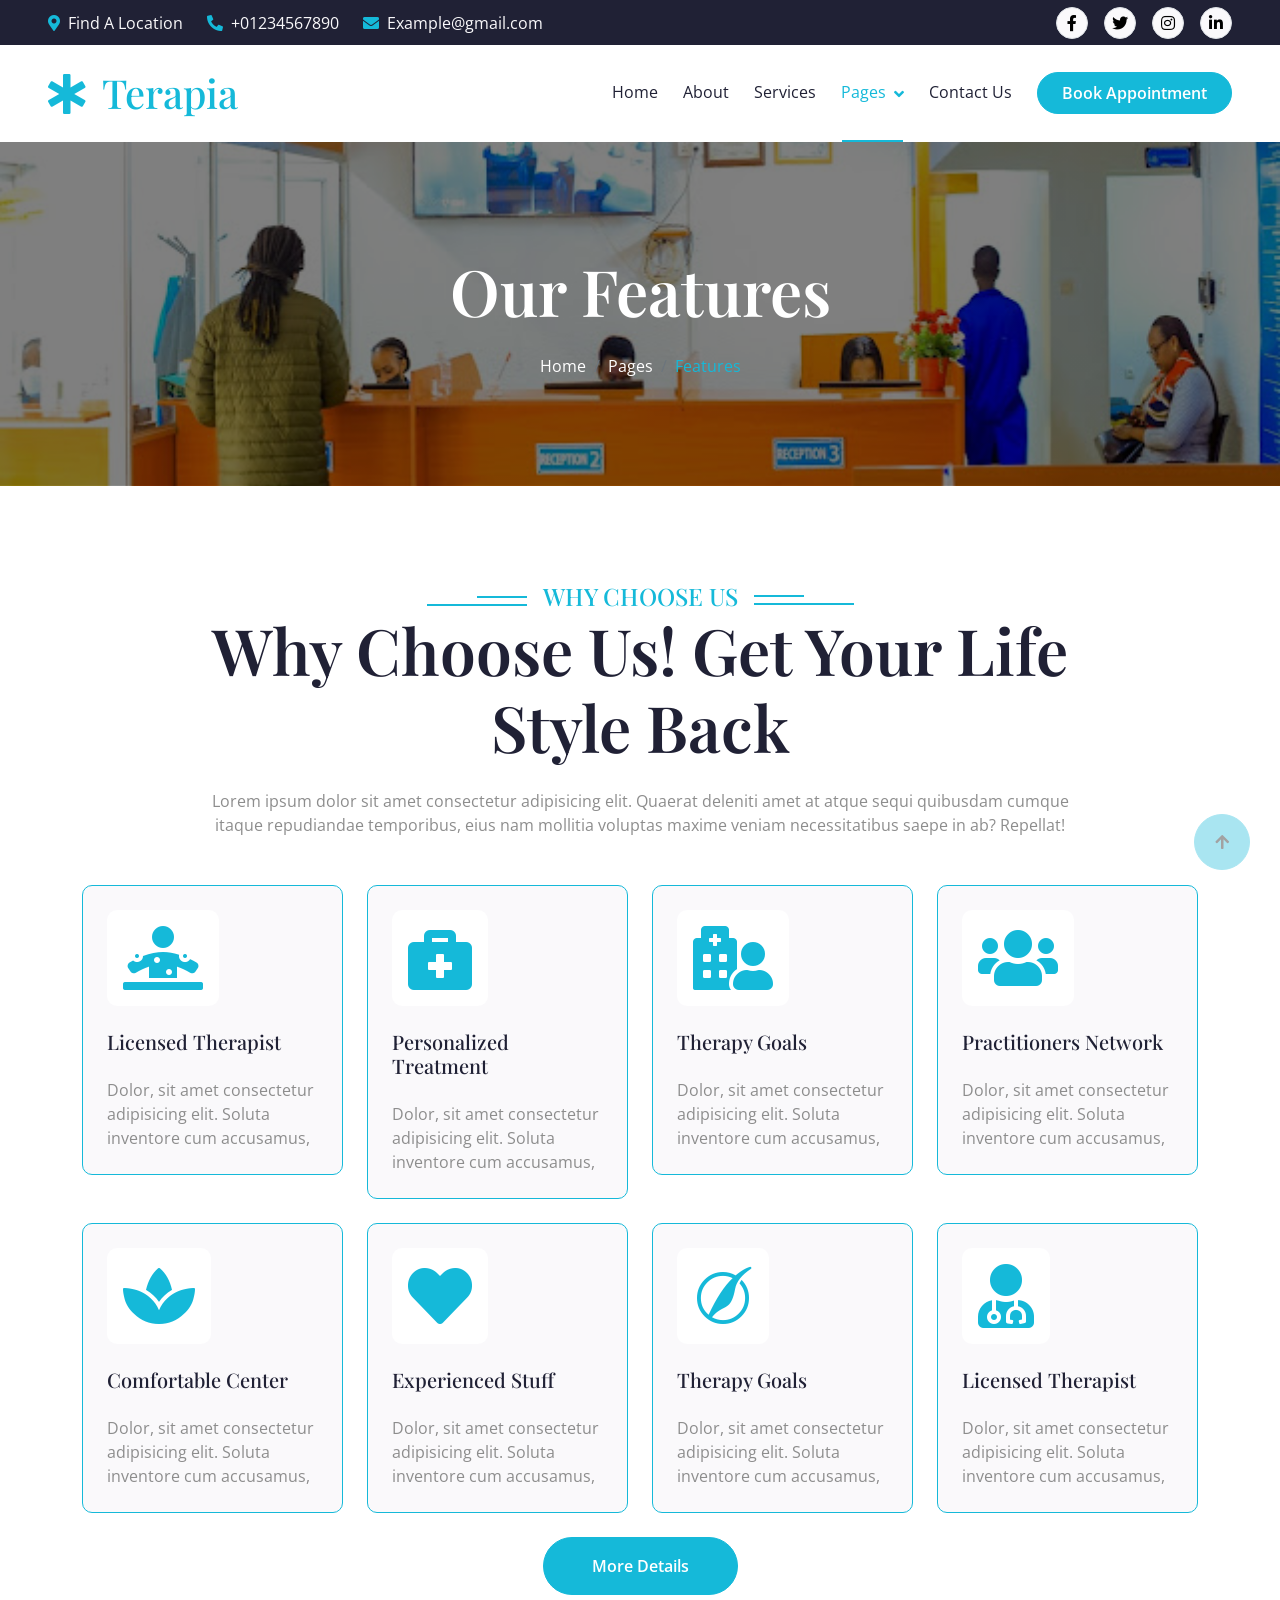
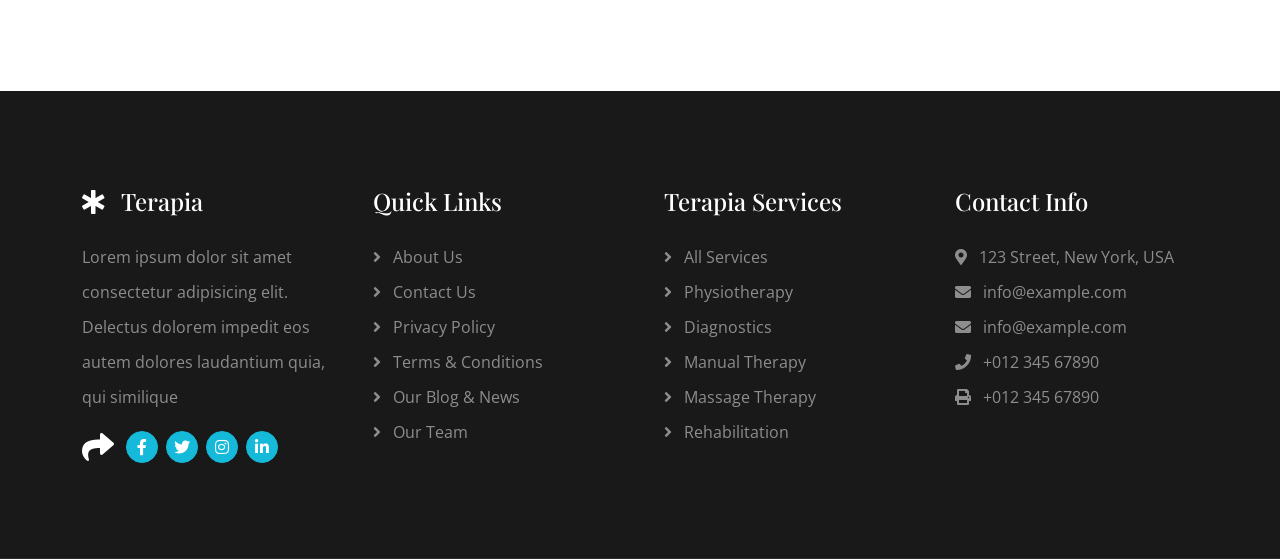
==== commit 0f43372c: "Add IT support portal and update clinic pages" ====
--- a/feature.html
+++ b/feature.html
@@ -1,4 +1,4 @@
-<!DOCTYPE html>
+﻿<!DOCTYPE html>
 <html lang="en">
 
     <head>
@@ -308,21 +308,6 @@
         <!-- Footer End -->
         
         <!-- Copyright Start -->
-        <div class="container-fluid copyright py-4">
-            <div class="container">
-                <div class="row g-4 align-items-center">
-                    <div class="col-md-6 text-center text-md-start mb-md-0">
-                        <span class="text-white"><a href="#"><i class="fas fa-copyright text-light me-2"></i>Your Site Name</a>, All right reserved.</span>
-                    </div>
-                    <div class="col-md-6 text-center text-md-end text-white">
-                        <!--/*** This template is free as long as you keep the below author’s credit link/attribution link/backlink. ***/-->
-                        <!--/*** If you'd like to use the template without the below author’s credit link/attribution link/backlink, ***/-->
-                        <!--/*** you can purchase the Credit Removal License from "https://htmlcodex.com/credit-removal". ***/-->
-                        Designed By <a class="border-bottom" href="https://htmlcodex.com">HTML Codex</a>
-                    </div>
-                </div>
-            </div>
-        </div>
         <!-- Copyright End -->
 
         <!-- Back to Top -->
@@ -343,4 +328,4 @@
         
     </body>
 
-</html>+</html>
